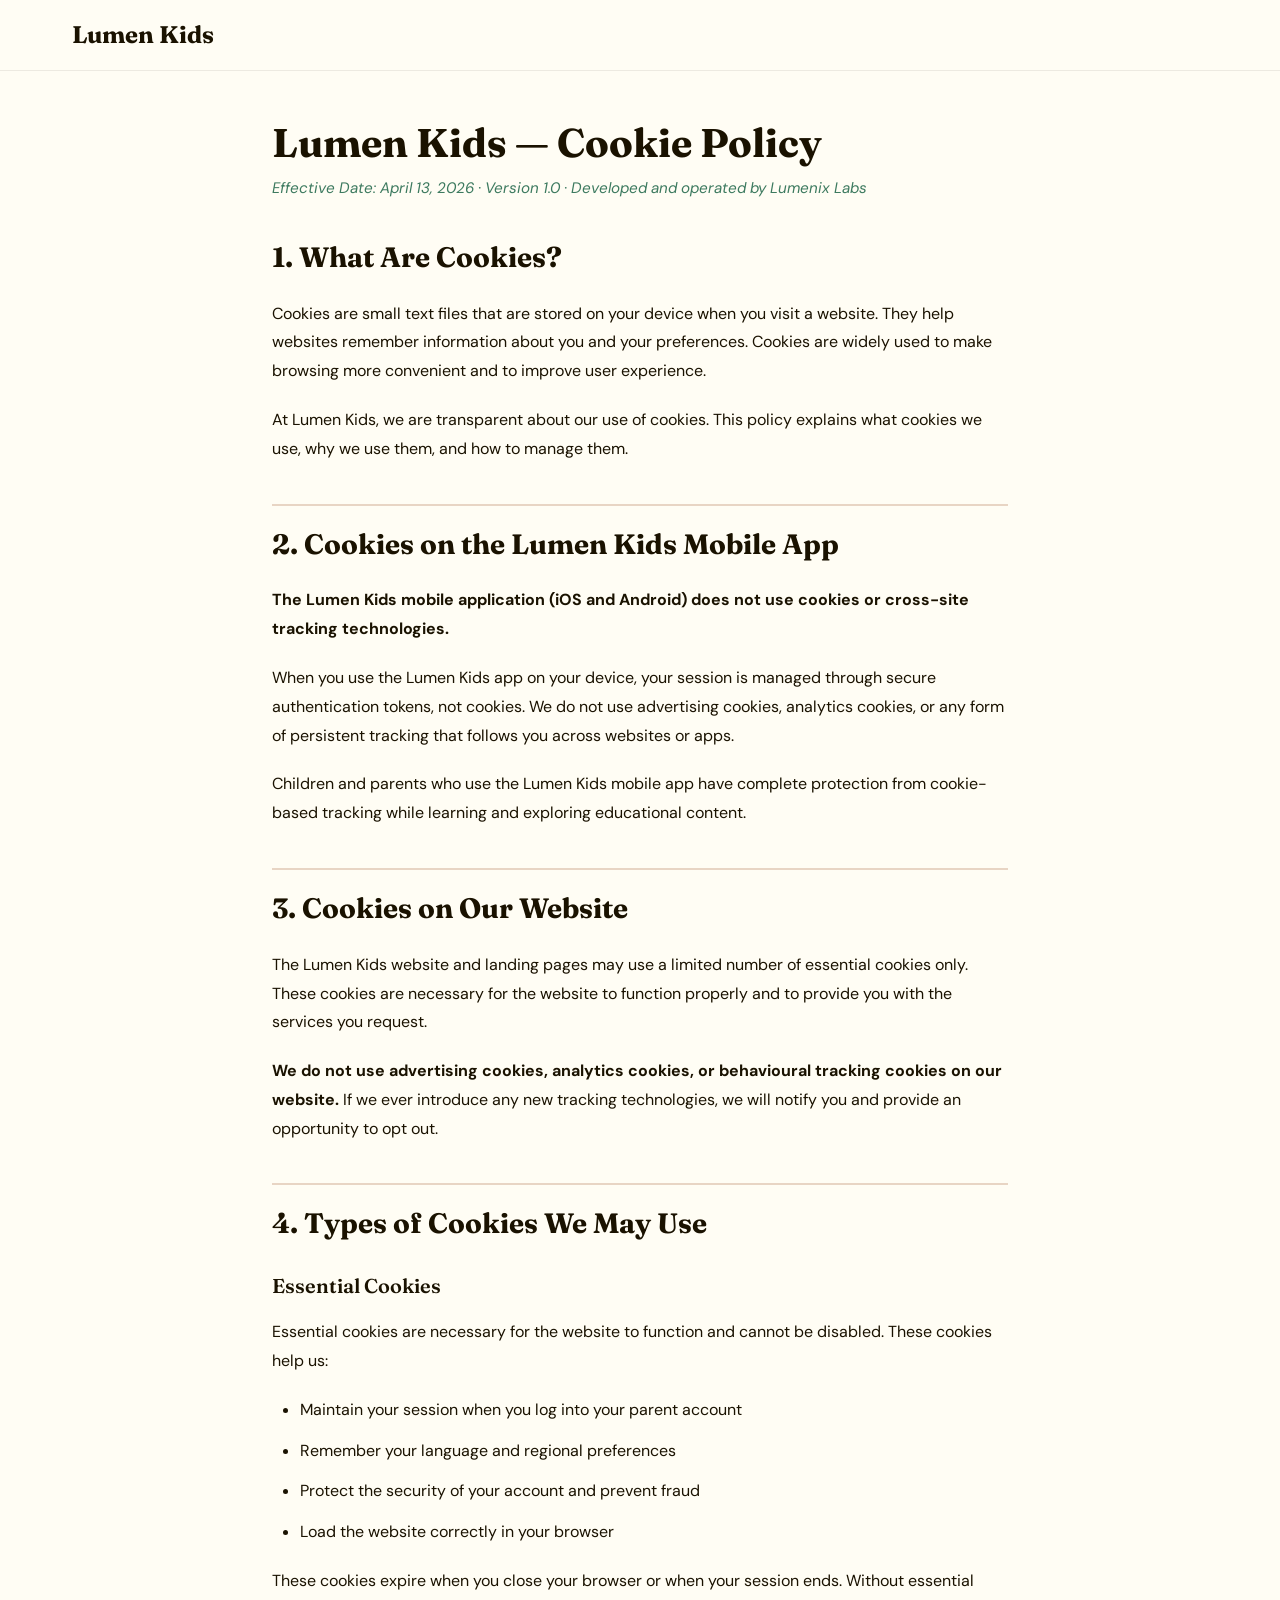
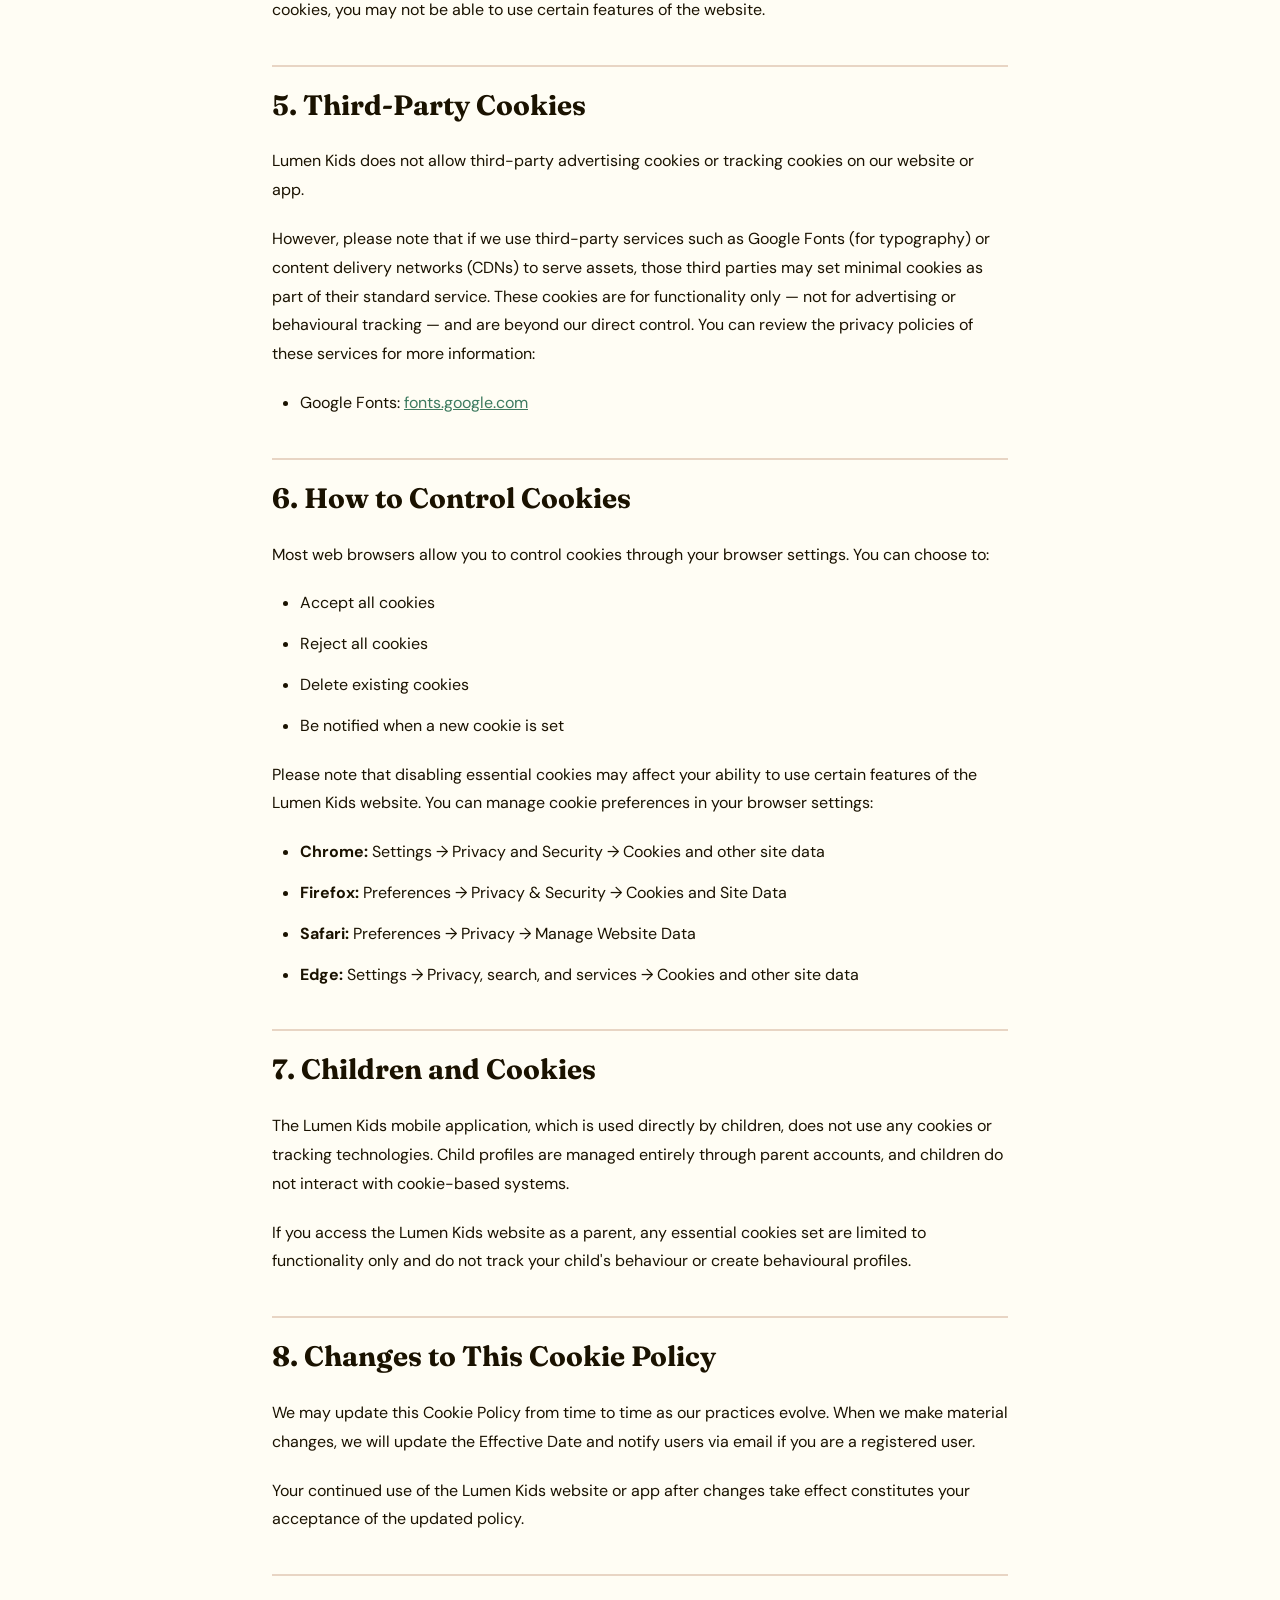
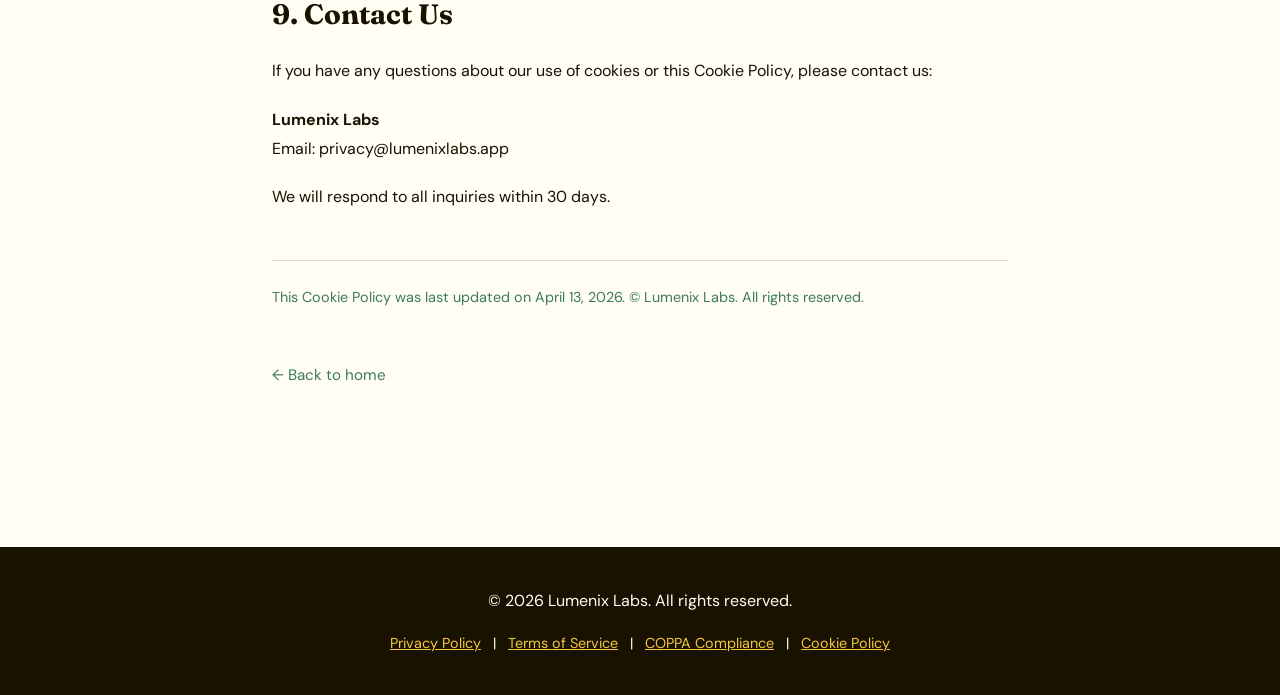
==== cookies.html @ 3f720a6d "Add download, privacy, terms, COPPA, and cookies pages" ====
<!DOCTYPE html>
<html lang="en">
<head>
    <meta charset="UTF-8">
    <meta name="viewport" content="width=device-width, initial-scale=1.0">
    <title>Lumen Kids — Cookie Policy</title>
    <link rel="preconnect" href="https://fonts.googleapis.com">
    <link rel="preconnect" href="https://fonts.gstatic.com" crossorigin>
    <link href="https://fonts.googleapis.com/css2?family=DM+Sans:wght@400;500;700&family=Fraunces:opsz,wght@9..144,600;9..144,700&display=swap" rel="stylesheet">

    <style>
        * {
            margin: 0;
            padding: 0;
            box-sizing: border-box;
        }

        :root {
            --sun: #F5C842;
            --ink: #1A1200;
            --cream: #FFFDF4;
            --sage: #3D7A5F;
            --clay: #B85C47;
            --sand: #E8D5C4;
            --error: #D64545;
        }

        html {
            scroll-behavior: smooth;
        }

        body {
            font-family: "DM Sans", sans-serif;
            color: var(--ink);
            background-color: var(--cream);
            line-height: 1.6;
        }

        /* Navigation */
        nav {
            background-color: var(--cream);
            border-bottom: 1px solid rgba(26, 18, 0, 0.08);
            position: sticky;
            top: 0;
            z-index: 100;
        }

        nav .container {
            max-width: 1200px;
            margin: 0 auto;
            padding: 1rem 2rem;
            display: flex;
            align-items: center;
            justify-content: space-between;
        }

        nav a.logo {
            font-family: "Fraunces", serif;
            font-size: 1.5rem;
            font-weight: 700;
            color: var(--ink);
            text-decoration: none;
            transition: color 0.3s ease;
        }

        nav a.logo:hover {
            color: var(--sage);
        }

        /* Main content */
        main {
            max-width: 800px;
            margin: 0 auto;
            padding: 3rem 2rem;
        }

        h1 {
            font-family: "Fraunces", serif;
            font-size: 2.5rem;
            font-weight: 700;
            color: var(--ink);
            margin-bottom: 0.5rem;
            line-height: 1.2;
        }

        h2 {
            font-family: "Fraunces", serif;
            font-size: 1.75rem;
            font-weight: 700;
            color: var(--ink);
            margin-top: 2.5rem;
            margin-bottom: 1.25rem;
            padding-top: 1rem;
            border-top: 2px solid var(--sand);
        }

        h2:first-of-type {
            border-top: none;
            padding-top: 0;
            margin-top: 1.5rem;
        }

        h3 {
            font-family: "Fraunces", serif;
            font-size: 1.25rem;
            font-weight: 600;
            color: var(--ink);
            margin-top: 1.5rem;
            margin-bottom: 1rem;
        }

        p {
            margin-bottom: 1.25rem;
            color: var(--ink);
            line-height: 1.8;
        }

        p.meta {
            font-size: 0.95rem;
            color: var(--sage);
            font-style: italic;
            margin-bottom: 2rem;
        }

        ul {
            margin-left: 1.75rem;
            margin-bottom: 1.25rem;
        }

        li {
            margin-bottom: 0.75rem;
            color: var(--ink);
            line-height: 1.8;
        }

        strong {
            font-weight: 700;
            color: var(--ink);
        }

        a {
            color: var(--sage);
            text-decoration: underline;
            transition: color 0.3s ease;
        }

        a:hover {
            color: var(--clay);
        }

        p.last-updated {
            font-size: 0.9rem;
            color: var(--sage);
            margin-top: 3rem;
            padding-top: 1.5rem;
            border-top: 1px solid var(--sand);
        }

        /* Back to home link */
        .back-link {
            display: inline-block;
            margin-top: 2rem;
            margin-bottom: 3rem;
            font-size: 0.95rem;
            color: var(--sage);
            text-decoration: none;
            transition: color 0.3s ease;
        }

        .back-link:hover {
            color: var(--clay);
        }

        .back-link::before {
            content: "← ";
        }

        /* Footer */
        footer {
            background-color: var(--ink);
            color: var(--cream);
            text-align: center;
            padding: 2.5rem 2rem;
            margin-top: 4rem;
        }

        footer p {
            margin-bottom: 0.5rem;
            color: var(--cream);
        }

        footer a {
            color: var(--sun);
        }

        footer a:hover {
            color: var(--sand);
        }

        /* Footer link group */
        footer .footer-links {
            margin-top: 1rem;
            font-size: 0.9rem;
        }

        footer .footer-links a {
            margin: 0 0.5rem;
        }

        /* Responsive design */
        @media (max-width: 768px) {
            h1 {
                font-size: 2rem;
            }

            h2 {
                font-size: 1.5rem;
            }

            h3 {
                font-size: 1.1rem;
            }

            main {
                padding: 2rem 1.5rem;
            }

            nav .container {
                padding: 1rem 1.5rem;
            }

            nav a.logo {
                font-size: 1.25rem;
            }
        }

        @media (max-width: 480px) {
            h1 {
                font-size: 1.75rem;
            }

            h2 {
                font-size: 1.25rem;
            }

            h3 {
                font-size: 1rem;
            }

            main {
                padding: 1.5rem 1rem;
            }

            nav .container {
                padding: 0.75rem 1rem;
            }

            nav a.logo {
                font-size: 1.1rem;
            }
        }
    </style>
</head>
<body>
    <!-- Navigation -->
    <nav>
        <div class="container">
            <a href="index.html" class="logo">Lumen Kids</a>
        </div>
    </nav>

    <!-- Main Content -->
    <main>
        <h1>Lumen Kids — Cookie Policy</h1>
        <p class="meta">Effective Date: April 13, 2026 · Version 1.0 · Developed and operated by Lumenix Labs</p>

        <h2>1. What Are Cookies?</h2>
        <p>Cookies are small text files that are stored on your device when you visit a website. They help websites remember information about you and your preferences. Cookies are widely used to make browsing more convenient and to improve user experience.</p>
        <p>At Lumen Kids, we are transparent about our use of cookies. This policy explains what cookies we use, why we use them, and how to manage them.</p>

        <h2>2. Cookies on the Lumen Kids Mobile App</h2>
        <p><strong>The Lumen Kids mobile application (iOS and Android) does not use cookies or cross-site tracking technologies.</strong></p>
        <p>When you use the Lumen Kids app on your device, your session is managed through secure authentication tokens, not cookies. We do not use advertising cookies, analytics cookies, or any form of persistent tracking that follows you across websites or apps.</p>
        <p>Children and parents who use the Lumen Kids mobile app have complete protection from cookie-based tracking while learning and exploring educational content.</p>

        <h2>3. Cookies on Our Website</h2>
        <p>The Lumen Kids website and landing pages may use a limited number of essential cookies only. These cookies are necessary for the website to function properly and to provide you with the services you request.</p>
        <p><strong>We do not use advertising cookies, analytics cookies, or behavioural tracking cookies on our website.</strong> If we ever introduce any new tracking technologies, we will notify you and provide an opportunity to opt out.</p>

        <h2>4. Types of Cookies We May Use</h2>
        <h3>Essential Cookies</h3>
        <p>Essential cookies are necessary for the website to function and cannot be disabled. These cookies help us:</p>
        <ul>
            <li>Maintain your session when you log into your parent account</li>
            <li>Remember your language and regional preferences</li>
            <li>Protect the security of your account and prevent fraud</li>
            <li>Load the website correctly in your browser</li>
        </ul>
        <p>These cookies expire when you close your browser or when your session ends. Without essential cookies, you may not be able to use certain features of the website.</p>

        <h2>5. Third-Party Cookies</h2>
        <p>Lumen Kids does not allow third-party advertising cookies or tracking cookies on our website or app.</p>
        <p>However, please note that if we use third-party services such as Google Fonts (for typography) or content delivery networks (CDNs) to serve assets, those third parties may set minimal cookies as part of their standard service. These cookies are for functionality only — not for advertising or behavioural tracking — and are beyond our direct control. You can review the privacy policies of these services for more information:</p>
        <ul>
            <li>Google Fonts: <a href="https://fonts.google.com/">fonts.google.com</a></li>
        </ul>

        <h2>6. How to Control Cookies</h2>
        <p>Most web browsers allow you to control cookies through your browser settings. You can choose to:</p>
        <ul>
            <li>Accept all cookies</li>
            <li>Reject all cookies</li>
            <li>Delete existing cookies</li>
            <li>Be notified when a new cookie is set</li>
        </ul>
        <p>Please note that disabling essential cookies may affect your ability to use certain features of the Lumen Kids website. You can manage cookie preferences in your browser settings:</p>
        <ul>
            <li><strong>Chrome:</strong> Settings → Privacy and Security → Cookies and other site data</li>
            <li><strong>Firefox:</strong> Preferences → Privacy &amp; Security → Cookies and Site Data</li>
            <li><strong>Safari:</strong> Preferences → Privacy → Manage Website Data</li>
            <li><strong>Edge:</strong> Settings → Privacy, search, and services → Cookies and other site data</li>
        </ul>

        <h2>7. Children and Cookies</h2>
        <p>The Lumen Kids mobile application, which is used directly by children, does not use any cookies or tracking technologies. Child profiles are managed entirely through parent accounts, and children do not interact with cookie-based systems.</p>
        <p>If you access the Lumen Kids website as a parent, any essential cookies set are limited to functionality only and do not track your child's behaviour or create behavioural profiles.</p>

        <h2>8. Changes to This Cookie Policy</h2>
        <p>We may update this Cookie Policy from time to time as our practices evolve. When we make material changes, we will update the Effective Date and notify users via email if you are a registered user.</p>
        <p>Your continued use of the Lumen Kids website or app after changes take effect constitutes your acceptance of the updated policy.</p>

        <h2>9. Contact Us</h2>
        <p>If you have any questions about our use of cookies or this Cookie Policy, please contact us:</p>
        <p><strong>Lumenix Labs</strong><br>Email: privacy@lumenixlabs.app</p>
        <p>We will respond to all inquiries within 30 days.</p>
        <p class="last-updated">This Cookie Policy was last updated on April 13, 2026. © Lumenix Labs. All rights reserved.</p>

        <a href="index.html" class="back-link">Back to home</a>
    </main>

    <!-- Footer -->
    <footer>
        <p>&copy; 2026 Lumenix Labs. All rights reserved.</p>
        <div class="footer-links">
            <a href="privacy.html">Privacy Policy</a> |
            <a href="terms.html">Terms of Service</a> |
            <a href="coppa.html">COPPA Compliance</a> |
            <a href="cookies.html">Cookie Policy</a>
        </div>
    </footer>
</body>
</html>
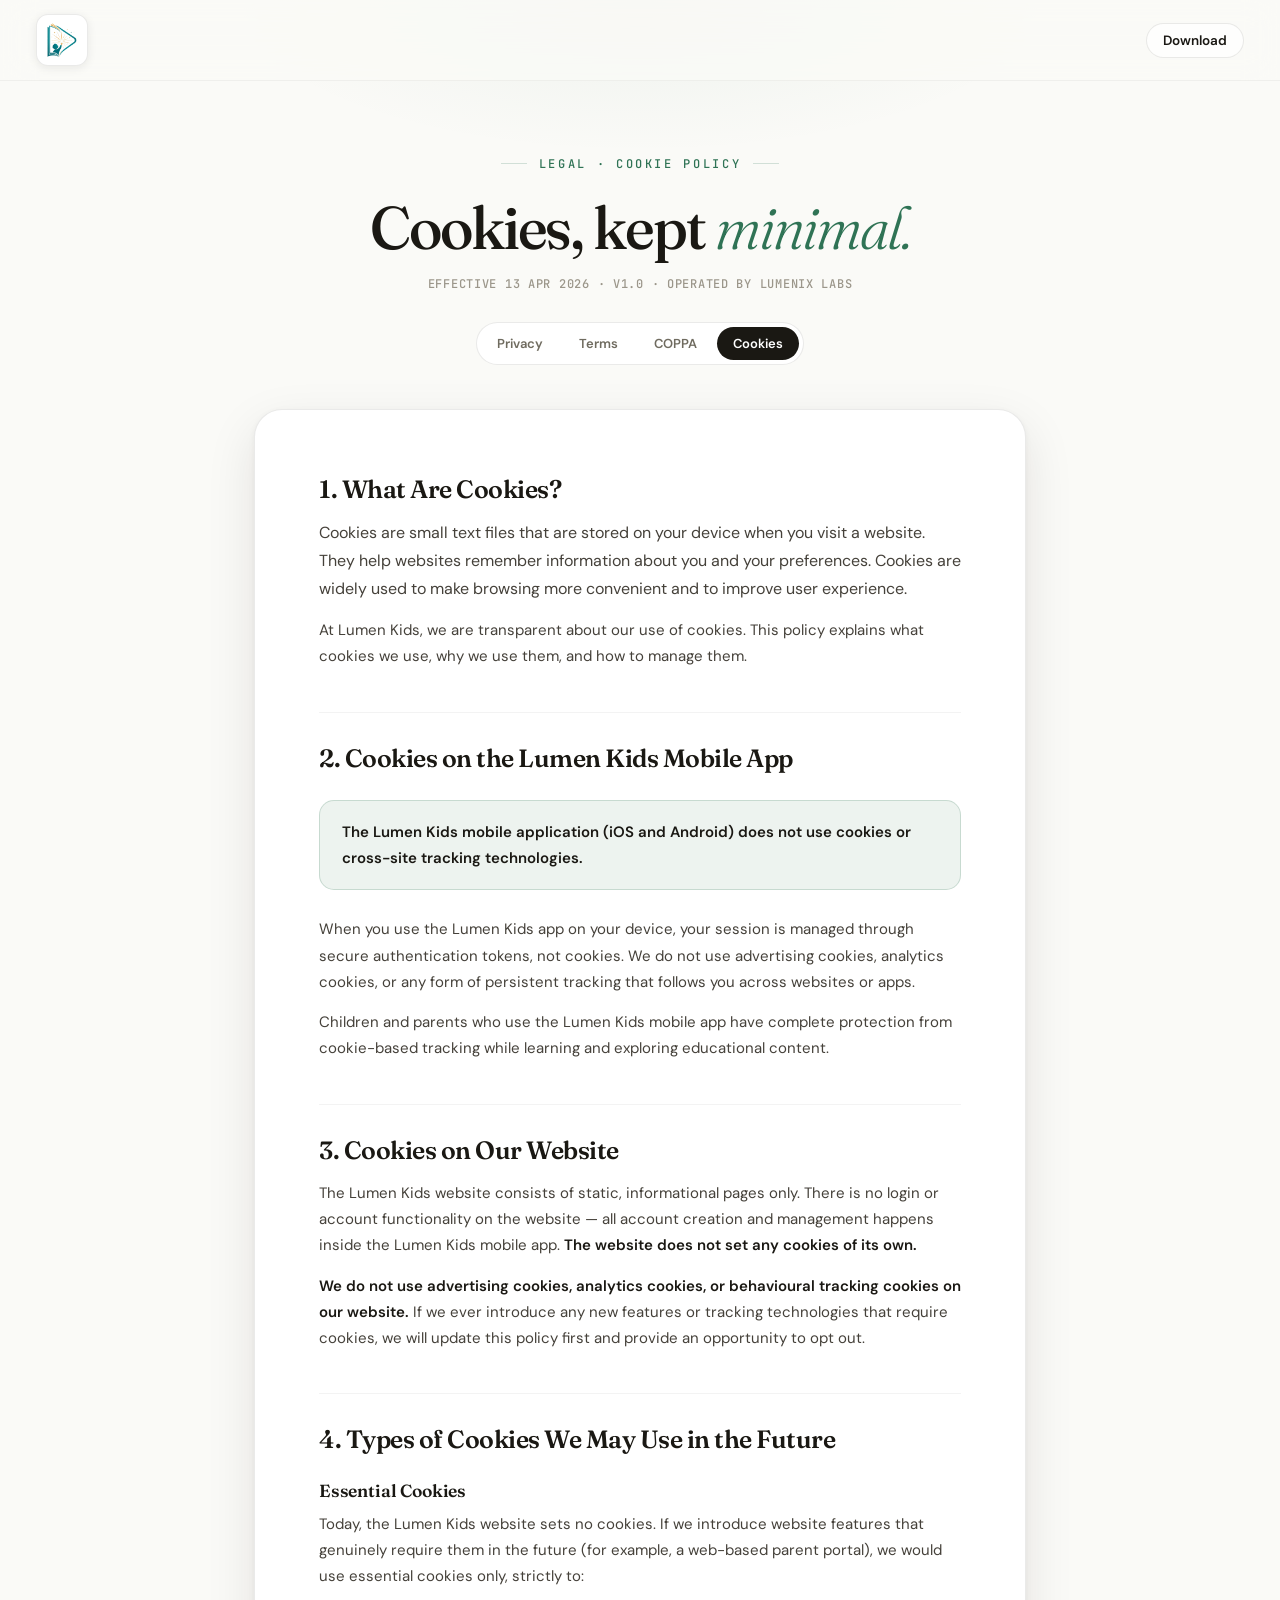
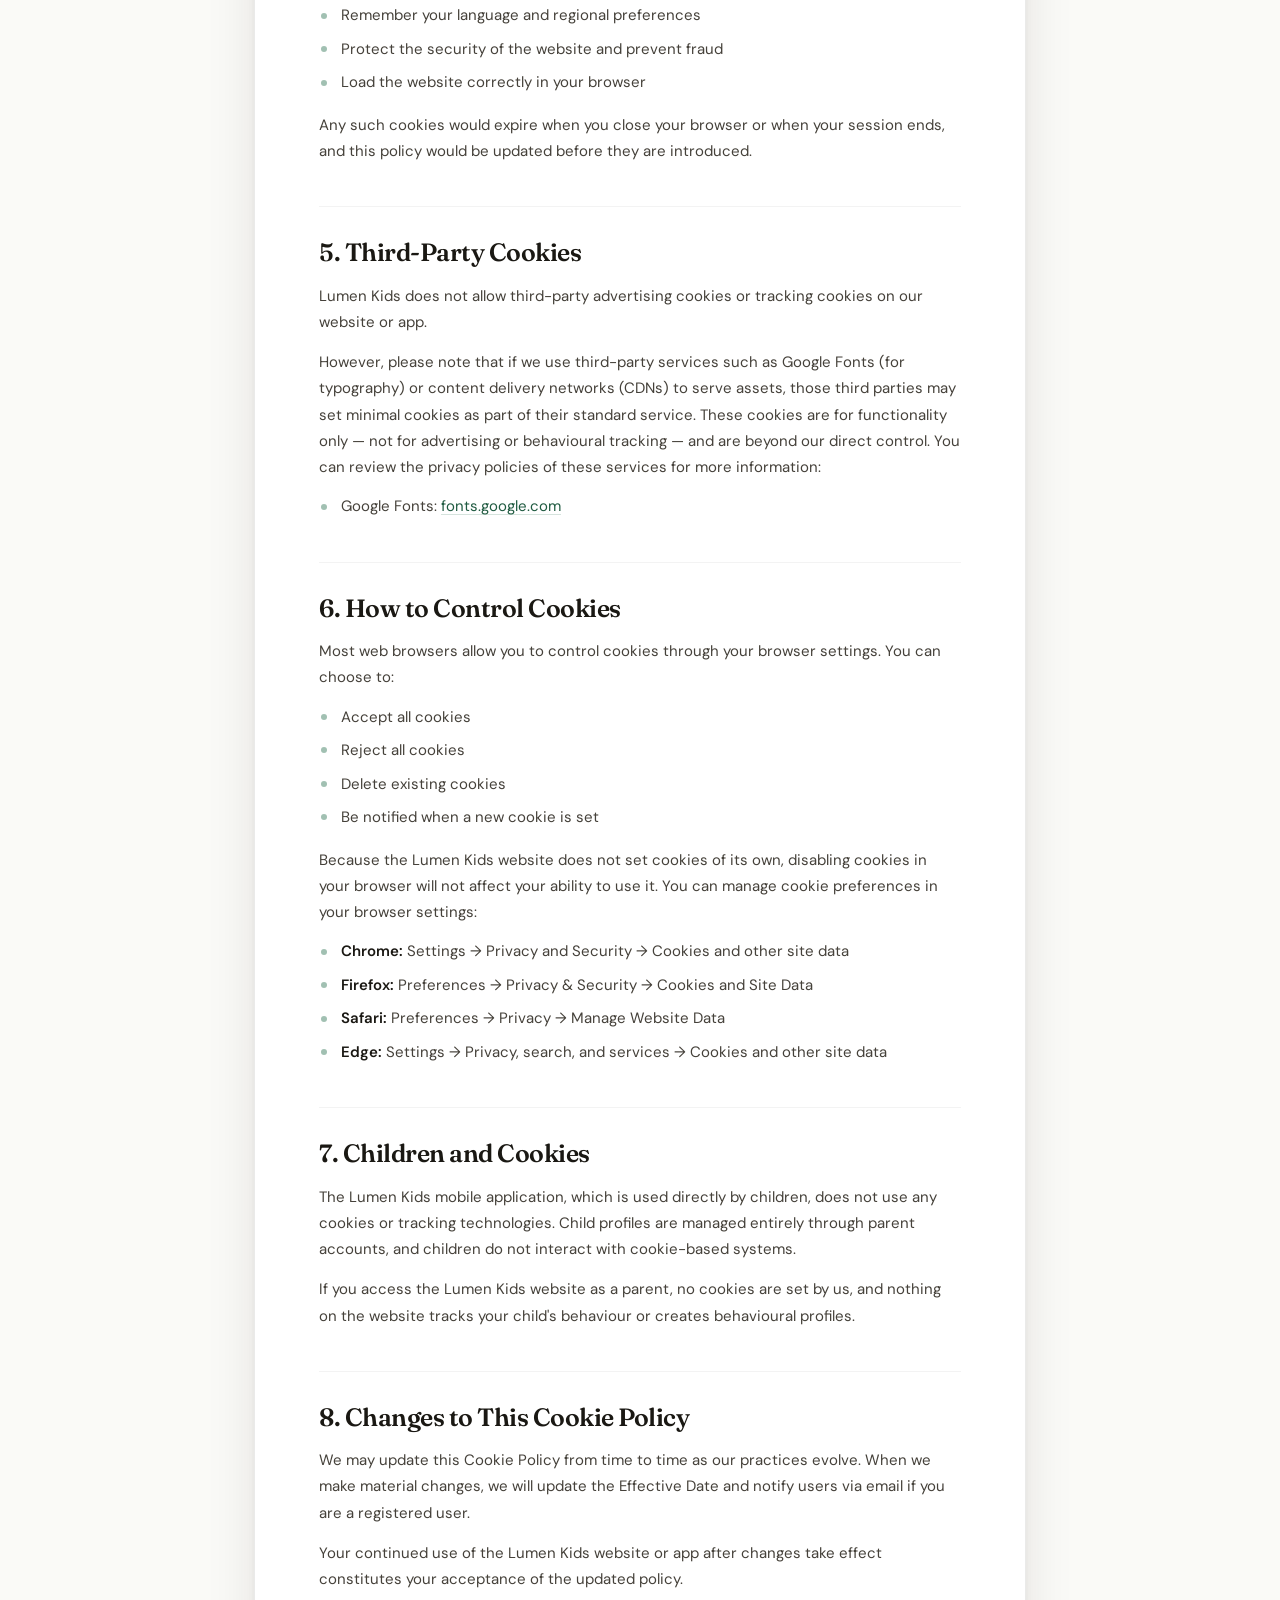
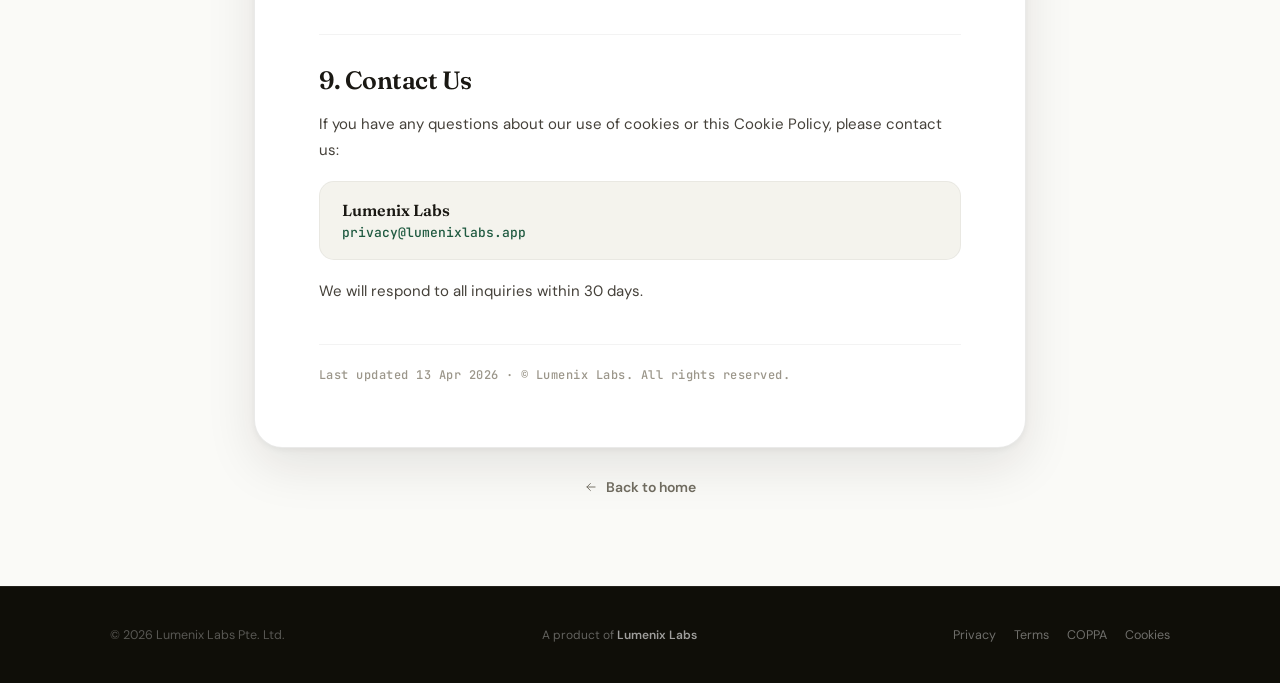
==== commit 9fdcb5bd: "updated 11Jun2026" ====
--- a/cookies.html
+++ b/cookies.html
@@ -1,352 +1,114 @@
 <!DOCTYPE html>
 <html lang="en">
 <head>
-    <meta charset="UTF-8">
-    <meta name="viewport" content="width=device-width, initial-scale=1.0">
-    <title>Lumen Kids — Cookie Policy</title>
-    <link rel="preconnect" href="https://fonts.googleapis.com">
-    <link rel="preconnect" href="https://fonts.gstatic.com" crossorigin>
-    <link href="https://fonts.googleapis.com/css2?family=DM+Sans:wght@400;500;700&family=Fraunces:opsz,wght@9..144,600;9..144,700&display=swap" rel="stylesheet">
-
-    <style>
-        * {
-            margin: 0;
-            padding: 0;
-            box-sizing: border-box;
-        }
-
-        :root {
-            --sun: #F5C842;
-            --ink: #1A1200;
-            --cream: #FFFDF4;
-            --sage: #3D7A5F;
-            --clay: #B85C47;
-            --sand: #E8D5C4;
-            --error: #D64545;
-        }
-
-        html {
-            scroll-behavior: smooth;
-        }
-
-        body {
-            font-family: "DM Sans", sans-serif;
-            color: var(--ink);
-            background-color: var(--cream);
-            line-height: 1.6;
-        }
-
-        /* Navigation */
-        nav {
-            background-color: var(--cream);
-            border-bottom: 1px solid rgba(26, 18, 0, 0.08);
-            position: sticky;
-            top: 0;
-            z-index: 100;
-        }
-
-        nav .container {
-            max-width: 1200px;
-            margin: 0 auto;
-            padding: 1rem 2rem;
-            display: flex;
-            align-items: center;
-            justify-content: space-between;
-        }
-
-        nav a.logo {
-            font-family: "Fraunces", serif;
-            font-size: 1.5rem;
-            font-weight: 700;
-            color: var(--ink);
-            text-decoration: none;
-            transition: color 0.3s ease;
-        }
-
-        nav a.logo:hover {
-            color: var(--sage);
-        }
-
-        /* Main content */
-        main {
-            max-width: 800px;
-            margin: 0 auto;
-            padding: 3rem 2rem;
-        }
-
-        h1 {
-            font-family: "Fraunces", serif;
-            font-size: 2.5rem;
-            font-weight: 700;
-            color: var(--ink);
-            margin-bottom: 0.5rem;
-            line-height: 1.2;
-        }
-
-        h2 {
-            font-family: "Fraunces", serif;
-            font-size: 1.75rem;
-            font-weight: 700;
-            color: var(--ink);
-            margin-top: 2.5rem;
-            margin-bottom: 1.25rem;
-            padding-top: 1rem;
-            border-top: 2px solid var(--sand);
-        }
-
-        h2:first-of-type {
-            border-top: none;
-            padding-top: 0;
-            margin-top: 1.5rem;
-        }
-
-        h3 {
-            font-family: "Fraunces", serif;
-            font-size: 1.25rem;
-            font-weight: 600;
-            color: var(--ink);
-            margin-top: 1.5rem;
-            margin-bottom: 1rem;
-        }
-
-        p {
-            margin-bottom: 1.25rem;
-            color: var(--ink);
-            line-height: 1.8;
-        }
-
-        p.meta {
-            font-size: 0.95rem;
-            color: var(--sage);
-            font-style: italic;
-            margin-bottom: 2rem;
-        }
-
-        ul {
-            margin-left: 1.75rem;
-            margin-bottom: 1.25rem;
-        }
-
-        li {
-            margin-bottom: 0.75rem;
-            color: var(--ink);
-            line-height: 1.8;
-        }
-
-        strong {
-            font-weight: 700;
-            color: var(--ink);
-        }
-
-        a {
-            color: var(--sage);
-            text-decoration: underline;
-            transition: color 0.3s ease;
-        }
-
-        a:hover {
-            color: var(--clay);
-        }
-
-        p.last-updated {
-            font-size: 0.9rem;
-            color: var(--sage);
-            margin-top: 3rem;
-            padding-top: 1.5rem;
-            border-top: 1px solid var(--sand);
-        }
-
-        /* Back to home link */
-        .back-link {
-            display: inline-block;
-            margin-top: 2rem;
-            margin-bottom: 3rem;
-            font-size: 0.95rem;
-            color: var(--sage);
-            text-decoration: none;
-            transition: color 0.3s ease;
-        }
-
-        .back-link:hover {
-            color: var(--clay);
-        }
-
-        .back-link::before {
-            content: "← ";
-        }
-
-        /* Footer */
-        footer {
-            background-color: var(--ink);
-            color: var(--cream);
-            text-align: center;
-            padding: 2.5rem 2rem;
-            margin-top: 4rem;
-        }
-
-        footer p {
-            margin-bottom: 0.5rem;
-            color: var(--cream);
-        }
-
-        footer a {
-            color: var(--sun);
-        }
-
-        footer a:hover {
-            color: var(--sand);
-        }
-
-        /* Footer link group */
-        footer .footer-links {
-            margin-top: 1rem;
-            font-size: 0.9rem;
-        }
-
-        footer .footer-links a {
-            margin: 0 0.5rem;
-        }
-
-        /* Responsive design */
-        @media (max-width: 768px) {
-            h1 {
-                font-size: 2rem;
-            }
-
-            h2 {
-                font-size: 1.5rem;
-            }
-
-            h3 {
-                font-size: 1.1rem;
-            }
-
-            main {
-                padding: 2rem 1.5rem;
-            }
-
-            nav .container {
-                padding: 1rem 1.5rem;
-            }
-
-            nav a.logo {
-                font-size: 1.25rem;
-            }
-        }
-
-        @media (max-width: 480px) {
-            h1 {
-                font-size: 1.75rem;
-            }
-
-            h2 {
-                font-size: 1.25rem;
-            }
-
-            h3 {
-                font-size: 1rem;
-            }
-
-            main {
-                padding: 1.5rem 1rem;
-            }
-
-            nav .container {
-                padding: 0.75rem 1rem;
-            }
-
-            nav a.logo {
-                font-size: 1.1rem;
-            }
-        }
-    </style>
+<meta charset="UTF-8">
+<meta name="viewport" content="width=device-width, initial-scale=1.0">
+<title>Lumen Kids — Cookie Policy</title>
+<link rel="preconnect" href="https://fonts.googleapis.com">
+<link rel="preconnect" href="https://fonts.gstatic.com" crossorigin>
+<link href="https://fonts.googleapis.com/css2?family=Fraunces:ital,opsz,wght@0,9..144,300;0,9..144,400;0,9..144,500;0,9..144,600;1,9..144,300;1,9..144,400&family=DM+Sans:opsz,wght@9..40,400;9..40,500;9..40,600;9..40,700&family=JetBrains+Mono:wght@400;500&display=swap" rel="stylesheet">
+<link rel="stylesheet" href="legal.css">
 </head>
 <body>
-    <!-- Navigation -->
-    <nav>
-        <div class="container">
-            <a href="index.html" class="logo">Lumen Kids</a>
-        </div>
-    </nav>
 
-    <!-- Main Content -->
-    <main>
-        <h1>Lumen Kids — Cookie Policy</h1>
-        <p class="meta">Effective Date: April 13, 2026 · Version 1.0 · Developed and operated by Lumenix Labs</p>
+<div class="top">
+  <a href="index.html" class="brand-chip" aria-label="Lumen Kids home"><img src="lumen-kids-icon.webp" alt="Lumen Kids"></a>
+  <a href="download.html" class="dl">Download</a>
+</div>
 
-        <h2>1. What Are Cookies?</h2>
-        <p>Cookies are small text files that are stored on your device when you visit a website. They help websites remember information about you and your preferences. Cookies are widely used to make browsing more convenient and to improve user experience.</p>
-        <p>At Lumen Kids, we are transparent about our use of cookies. This policy explains what cookies we use, why we use them, and how to manage them.</p>
+<header class="lhero">
+  <div class="glow"></div>
+  <div class="over"><span class="ln"></span>Legal · Cookie Policy<span class="ln"></span></div>
+  <h1>Cookies, kept <em>minimal.</em></h1>
+  <div class="lmeta">Effective 13 Apr 2026 · v1.0 · Operated by Lumenix Labs</div>
+  <nav class="ltabs" aria-label="Legal documents">
+    <a href="privacy.html">Privacy</a>
+    <a href="terms.html">Terms</a>
+    <a href="coppa.html">COPPA</a>
+    <a href="cookies.html" class="on" aria-current="page">Cookies</a>
+  </nav>
+</header>
 
-        <h2>2. Cookies on the Lumen Kids Mobile App</h2>
-        <p><strong>The Lumen Kids mobile application (iOS and Android) does not use cookies or cross-site tracking technologies.</strong></p>
-        <p>When you use the Lumen Kids app on your device, your session is managed through secure authentication tokens, not cookies. We do not use advertising cookies, analytics cookies, or any form of persistent tracking that follows you across websites or apps.</p>
-        <p>Children and parents who use the Lumen Kids mobile app have complete protection from cookie-based tracking while learning and exploring educational content.</p>
+<div class="doc-wrap">
+<article class="doc">
 
-        <h2>3. Cookies on Our Website</h2>
-        <p>The Lumen Kids website and landing pages may use a limited number of essential cookies only. These cookies are necessary for the website to function properly and to provide you with the services you request.</p>
-        <p><strong>We do not use advertising cookies, analytics cookies, or behavioural tracking cookies on our website.</strong> If we ever introduce any new tracking technologies, we will notify you and provide an opportunity to opt out.</p>
+  <h2>1. What Are Cookies?</h2>
+  <p class="lead">Cookies are small text files that are stored on your device when you visit a website. They help websites remember information about you and your preferences. Cookies are widely used to make browsing more convenient and to improve user experience.</p>
+  <p>At Lumen Kids, we are transparent about our use of cookies. This policy explains what cookies we use, why we use them, and how to manage them.</p>
 
-        <h2>4. Types of Cookies We May Use</h2>
-        <h3>Essential Cookies</h3>
-        <p>Essential cookies are necessary for the website to function and cannot be disabled. These cookies help us:</p>
-        <ul>
-            <li>Maintain your session when you log into your parent account</li>
-            <li>Remember your language and regional preferences</li>
-            <li>Protect the security of your account and prevent fraud</li>
-            <li>Load the website correctly in your browser</li>
-        </ul>
-        <p>These cookies expire when you close your browser or when your session ends. Without essential cookies, you may not be able to use certain features of the website.</p>
+  <h2>2. Cookies on the Lumen Kids Mobile App</h2>
+  <div class="callout">
+    <p><strong>The Lumen Kids mobile application (iOS and Android) does not use cookies or cross-site tracking technologies.</strong></p>
+  </div>
+  <p>When you use the Lumen Kids app on your device, your session is managed through secure authentication tokens, not cookies. We do not use advertising cookies, analytics cookies, or any form of persistent tracking that follows you across websites or apps.</p>
+  <p>Children and parents who use the Lumen Kids mobile app have complete protection from cookie-based tracking while learning and exploring educational content.</p>
 
-        <h2>5. Third-Party Cookies</h2>
-        <p>Lumen Kids does not allow third-party advertising cookies or tracking cookies on our website or app.</p>
-        <p>However, please note that if we use third-party services such as Google Fonts (for typography) or content delivery networks (CDNs) to serve assets, those third parties may set minimal cookies as part of their standard service. These cookies are for functionality only — not for advertising or behavioural tracking — and are beyond our direct control. You can review the privacy policies of these services for more information:</p>
-        <ul>
-            <li>Google Fonts: <a href="https://fonts.google.com/">fonts.google.com</a></li>
-        </ul>
+  <h2>3. Cookies on Our Website</h2>
+  <p>The Lumen Kids website consists of static, informational pages only. There is no login or account functionality on the website — all account creation and management happens inside the Lumen Kids mobile app. <strong>The website does not set any cookies of its own.</strong></p>
+  <p><strong>We do not use advertising cookies, analytics cookies, or behavioural tracking cookies on our website.</strong> If we ever introduce any new features or tracking technologies that require cookies, we will update this policy first and provide an opportunity to opt out.</p>
 
-        <h2>6. How to Control Cookies</h2>
-        <p>Most web browsers allow you to control cookies through your browser settings. You can choose to:</p>
-        <ul>
-            <li>Accept all cookies</li>
-            <li>Reject all cookies</li>
-            <li>Delete existing cookies</li>
-            <li>Be notified when a new cookie is set</li>
-        </ul>
-        <p>Please note that disabling essential cookies may affect your ability to use certain features of the Lumen Kids website. You can manage cookie preferences in your browser settings:</p>
-        <ul>
-            <li><strong>Chrome:</strong> Settings → Privacy and Security → Cookies and other site data</li>
-            <li><strong>Firefox:</strong> Preferences → Privacy &amp; Security → Cookies and Site Data</li>
-            <li><strong>Safari:</strong> Preferences → Privacy → Manage Website Data</li>
-            <li><strong>Edge:</strong> Settings → Privacy, search, and services → Cookies and other site data</li>
-        </ul>
+  <h2>4. Types of Cookies We May Use in the Future</h2>
+  <h3>Essential Cookies</h3>
+  <p>Today, the Lumen Kids website sets no cookies. If we introduce website features that genuinely require them in the future (for example, a web-based parent portal), we would use essential cookies only, strictly to:</p>
+  <ul>
+    <li>Remember your language and regional preferences</li>
+    <li>Protect the security of the website and prevent fraud</li>
+    <li>Load the website correctly in your browser</li>
+  </ul>
+  <p>Any such cookies would expire when you close your browser or when your session ends, and this policy would be updated before they are introduced.</p>
 
-        <h2>7. Children and Cookies</h2>
-        <p>The Lumen Kids mobile application, which is used directly by children, does not use any cookies or tracking technologies. Child profiles are managed entirely through parent accounts, and children do not interact with cookie-based systems.</p>
-        <p>If you access the Lumen Kids website as a parent, any essential cookies set are limited to functionality only and do not track your child's behaviour or create behavioural profiles.</p>
+  <h2>5. Third-Party Cookies</h2>
+  <p>Lumen Kids does not allow third-party advertising cookies or tracking cookies on our website or app.</p>
+  <p>However, please note that if we use third-party services such as Google Fonts (for typography) or content delivery networks (CDNs) to serve assets, those third parties may set minimal cookies as part of their standard service. These cookies are for functionality only — not for advertising or behavioural tracking — and are beyond our direct control. You can review the privacy policies of these services for more information:</p>
+  <ul>
+    <li>Google Fonts: <a href="https://fonts.google.com/">fonts.google.com</a></li>
+  </ul>
 
-        <h2>8. Changes to This Cookie Policy</h2>
-        <p>We may update this Cookie Policy from time to time as our practices evolve. When we make material changes, we will update the Effective Date and notify users via email if you are a registered user.</p>
-        <p>Your continued use of the Lumen Kids website or app after changes take effect constitutes your acceptance of the updated policy.</p>
+  <h2>6. How to Control Cookies</h2>
+  <p>Most web browsers allow you to control cookies through your browser settings. You can choose to:</p>
+  <ul>
+    <li>Accept all cookies</li>
+    <li>Reject all cookies</li>
+    <li>Delete existing cookies</li>
+    <li>Be notified when a new cookie is set</li>
+  </ul>
+  <p>Because the Lumen Kids website does not set cookies of its own, disabling cookies in your browser will not affect your ability to use it. You can manage cookie preferences in your browser settings:</p>
+  <ul>
+    <li><strong>Chrome:</strong> Settings → Privacy and Security → Cookies and other site data</li>
+    <li><strong>Firefox:</strong> Preferences → Privacy &amp; Security → Cookies and Site Data</li>
+    <li><strong>Safari:</strong> Preferences → Privacy → Manage Website Data</li>
+    <li><strong>Edge:</strong> Settings → Privacy, search, and services → Cookies and other site data</li>
+  </ul>
 
-        <h2>9. Contact Us</h2>
-        <p>If you have any questions about our use of cookies or this Cookie Policy, please contact us:</p>
-        <p><strong>Lumenix Labs</strong><br>Email: privacy@lumenixlabs.app</p>
-        <p>We will respond to all inquiries within 30 days.</p>
-        <p class="last-updated">This Cookie Policy was last updated on April 13, 2026. © Lumenix Labs. All rights reserved.</p>
+  <h2>7. Children and Cookies</h2>
+  <p>The Lumen Kids mobile application, which is used directly by children, does not use any cookies or tracking technologies. Child profiles are managed entirely through parent accounts, and children do not interact with cookie-based systems.</p>
+  <p>If you access the Lumen Kids website as a parent, no cookies are set by us, and nothing on the website tracks your child's behaviour or creates behavioural profiles.</p>
 
-        <a href="index.html" class="back-link">Back to home</a>
-    </main>
+  <h2>8. Changes to This Cookie Policy</h2>
+  <p>We may update this Cookie Policy from time to time as our practices evolve. When we make material changes, we will update the Effective Date and notify users via email if you are a registered user.</p>
+  <p>Your continued use of the Lumen Kids website or app after changes take effect constitutes your acceptance of the updated policy.</p>
 
-    <!-- Footer -->
-    <footer>
-        <p>&copy; 2026 Lumenix Labs. All rights reserved.</p>
-        <div class="footer-links">
-            <a href="privacy.html">Privacy Policy</a> |
-            <a href="terms.html">Terms of Service</a> |
-            <a href="coppa.html">COPPA Compliance</a> |
-            <a href="cookies.html">Cookie Policy</a>
-        </div>
-    </footer>
+  <h2>9. Contact Us</h2>
+  <p>If you have any questions about our use of cookies or this Cookie Policy, please contact us:</p>
+  <div class="contact-card">
+    <span class="cc-name">Lumenix Labs</span>
+    <span class="cc-mail">privacy@lumenixlabs.app</span>
+  </div>
+  <p>We will respond to all inquiries within 30 days.</p>
+
+  <p class="last-updated">Last updated 13 Apr 2026 · © Lumenix Labs. All rights reserved.</p>
+</article>
+
+<div class="back-row"><a class="back-link" href="index.html"><svg class="ic" viewBox="0 0 24 24"><path d="M19 12H5M11 18l-6-6 6-6"/></svg>Back to home</a></div>
+</div>
+
+<footer class="site">
+  <div class="f-in">
+    <div class="f-copy">© 2026 Lumenix Labs Pte. Ltd.</div>
+    <div class="f-lx"><span>A product of <b>Lumenix Labs</b></span></div>
+    <div class="f-legal"><a href="privacy.html">Privacy</a><a href="terms.html">Terms</a><a href="coppa.html">COPPA</a><a href="cookies.html">Cookies</a></div>
+  </div>
+</footer>
+
 </body>
 </html>
--- a/legal.css
+++ b/legal.css
@@ -0,0 +1,81 @@
+/* ─── Lumen Kids · shared legal-page styles (matches index.html design system) ─── */
+*, *::before, *::after { box-sizing: border-box; margin: 0; padding: 0; }
+:root {
+  --bg: #FAFAF7; --surface: #FFFFFF; --surface-2: #F4F3ED;
+  --ink: #1A1813; --ink-soft: #45413A; --muted: #6F6B5F; --faint: #9B968A;
+  --line: rgba(26,24,19,0.09); --line-2: rgba(26,24,19,0.05);
+  --sage: #2F7355; --sage-deep: #1F5A40; --sage-soft: #EDF3EF; --sage-line: rgba(47,115,85,0.2); --sage-mint: #6FC39C;
+  --gold: #D99E2B; --gold-soft: #F7EFD6;
+  --dark: #0F0E08; --dark-line: rgba(255,255,255,0.08);
+  --r-xl: 28px; --r-lg: 20px; --r-md: 15px;
+  --sh-2: 0 2px 6px rgba(26,24,19,0.05), 0 18px 50px rgba(26,24,19,0.10);
+  --ease: cubic-bezier(0.22,0.7,0.18,1);
+}
+html { scroll-behavior: smooth; }
+body { font-family: 'DM Sans', sans-serif; background: var(--bg); color: var(--ink); overflow-x: hidden; -webkit-font-smoothing: antialiased; text-rendering: optimizeLegibility; }
+.mono { font-family: 'JetBrains Mono', monospace; }
+.ic { width: 1em; height: 1em; display: inline-block; vertical-align: -0.125em; stroke: currentColor; stroke-width: 1.6; stroke-linecap: round; stroke-linejoin: round; fill: none; flex-shrink: 0; }
+
+/* ─── TOP CHROME ─── */
+.top { position: fixed; inset: 0 0 auto 0; z-index: 100; display: flex; align-items: center; justify-content: space-between; padding: 14px 36px; background: rgba(250,250,247,0.82); backdrop-filter: blur(16px) saturate(1.2); border-bottom: 1px solid var(--line-2); }
+.top .brand-chip { background: #fff; border-radius: 12px; border: 1px solid var(--line); display: inline-flex; width: 52px; height: 52px; align-items: center; justify-content: center; overflow: hidden; box-shadow: 0 2px 10px rgba(26,24,19,0.08); }
+.top .brand-chip img { width: 38px; height: 38px; display: block; }
+.top .dl { font: 600 13.5px 'DM Sans'; color: var(--ink); text-decoration: none; background: rgba(255,255,255,0.7); border: 1px solid var(--line); padding: 8px 16px; border-radius: 100px; transition: transform .2s; }
+.top .dl:hover { transform: translateY(-1px); }
+
+/* ─── HERO HEADER ─── */
+.lhero { position: relative; text-align: center; padding: 148px 24px 0; overflow: hidden; }
+.lhero .glow { position: absolute; inset: 0; pointer-events: none; z-index: 0; background: radial-gradient(46% 60% at 50% 0%, rgba(47,115,85,0.06) 0%, transparent 70%); }
+.lhero > :not(.glow) { position: relative; z-index: 1; }
+.over { display: inline-flex; align-items: center; gap: 12px; font: 500 12px 'JetBrains Mono'; letter-spacing: 0.22em; text-transform: uppercase; color: var(--sage); margin-bottom: 24px; }
+.over .ln { width: 26px; height: 1px; background: var(--sage-line); }
+.lhero h1 { font-family: 'Fraunces', serif; font-weight: 500; font-size: clamp(34px, 5vw, 60px); line-height: 1.04; letter-spacing: -0.035em; max-width: 18ch; margin: 0 auto; }
+.lhero h1 em { font-style: italic; font-weight: 300; color: var(--sage); }
+.lmeta { font: 500 12px 'JetBrains Mono'; letter-spacing: 0.06em; color: var(--faint); margin-top: 18px; text-transform: uppercase; }
+.ltabs { display: inline-flex; gap: 4px; background: var(--surface); border: 1px solid var(--line); border-radius: 100px; padding: 4px; margin-top: 30px; flex-wrap: wrap; justify-content: center; }
+.ltabs a { padding: 8px 16px; border-radius: 100px; font: 600 13px 'DM Sans'; color: var(--muted); text-decoration: none; transition: color .2s, background .2s; }
+.ltabs a:hover { color: var(--ink); }
+.ltabs a.on { background: var(--ink); color: #fff; }
+
+/* ─── DOCUMENT ─── */
+.doc-wrap { max-width: 820px; margin: 44px auto 0; padding: 0 24px 90px; }
+article.doc { background: var(--surface); border: 1px solid var(--line); border-radius: var(--r-xl); padding: clamp(28px, 6vw, 64px); box-shadow: var(--sh-2); text-align: left; }
+.doc h2 { font-family: 'Fraunces', serif; font-size: clamp(20px, 2.6vw, 25px); font-weight: 600; letter-spacing: -0.02em; line-height: 1.25; margin: 42px 0 14px; padding-top: 30px; border-top: 1px solid var(--line-2); }
+.doc h2:first-of-type { margin-top: 0; padding-top: 0; border-top: none; }
+.doc h3 { font-family: 'Fraunces', serif; font-size: 17.5px; font-weight: 600; letter-spacing: -0.01em; margin: 24px 0 10px; }
+.doc p { font-size: 15px; line-height: 1.75; color: var(--ink-soft); margin-bottom: 14px; }
+.doc p.lead { font-size: 16px; }
+.doc ul, .doc ol { list-style: none; margin: 0 0 16px; display: flex; flex-direction: column; gap: 8px; }
+.doc li { position: relative; padding-left: 22px; font-size: 15px; line-height: 1.7; color: var(--ink-soft); }
+.doc li::before { content: ""; position: absolute; left: 2px; top: 0.62em; width: 6px; height: 6px; border-radius: 50%; background: var(--sage); opacity: 0.45; }
+.doc strong { color: var(--ink); font-weight: 600; }
+.doc a { color: var(--sage-deep); text-decoration: underline; text-decoration-color: var(--sage-line); text-underline-offset: 3px; transition: text-decoration-color .2s; }
+.doc a:hover { text-decoration-color: var(--sage-deep); }
+.doc .callout { background: var(--sage-soft); border: 1px solid var(--sage-line); border-radius: var(--r-md); padding: 18px 22px; margin: 26px 0; }
+.doc .callout p { margin-bottom: 0; color: var(--ink-soft); }
+.doc .contact-card { display: flex; flex-direction: column; gap: 4px; background: var(--surface-2); border: 1px solid var(--line-2); border-radius: var(--r-md); padding: 18px 22px; margin: 18px 0; }
+.doc .contact-card .cc-name { font-family: 'Fraunces', serif; font-size: 16px; font-weight: 600; }
+.doc .contact-card .cc-mail { font: 500 13px 'JetBrains Mono'; color: var(--sage-deep); }
+.doc .last-updated { font: 500 12px 'JetBrains Mono'; letter-spacing: 0.04em; color: var(--faint); margin: 40px 0 0; padding-top: 22px; border-top: 1px solid var(--line-2); }
+.back-row { display: flex; justify-content: center; margin-top: 30px; }
+.back-link { display: inline-flex; align-items: center; gap: 8px; font: 600 14px 'DM Sans'; color: var(--muted); text-decoration: none; transition: color .2s, gap .2s; }
+.back-link:hover { color: var(--ink); gap: 11px; }
+
+/* ─── FOOTER (matches index) ─── */
+footer.site { background: var(--dark); color: rgba(255,255,255,0.4); padding: 40px 36px; border-top: 1px solid var(--dark-line); }
+footer.site .f-in { max-width: 1060px; margin: 0 auto; display: flex; justify-content: space-between; align-items: center; flex-wrap: wrap; gap: 18px; font-size: 12.5px; }
+footer.site .f-copy { color: rgba(255,255,255,0.3); }
+footer.site .f-lx span { font-size: 12px; color: rgba(255,255,255,0.35); }
+footer.site .f-lx b { color: rgba(255,255,255,0.6); font-weight: 600; }
+footer.site .f-legal { display: flex; gap: 18px; flex-wrap: wrap; }
+footer.site .f-legal a { color: rgba(255,255,255,0.4); text-decoration: none; }
+footer.site .f-legal a:hover { color: #fff; }
+
+@media (max-width: 760px) {
+  .top { padding: 12px 18px; }
+  .lhero { padding-top: 124px; }
+  .doc-wrap { padding: 0 14px 70px; margin-top: 32px; }
+  .ltabs a { padding: 7px 13px; font-size: 12.5px; }
+  footer.site { padding: 32px 22px; }
+  footer.site .f-in { flex-direction: column; text-align: center; justify-content: center; }
+}
